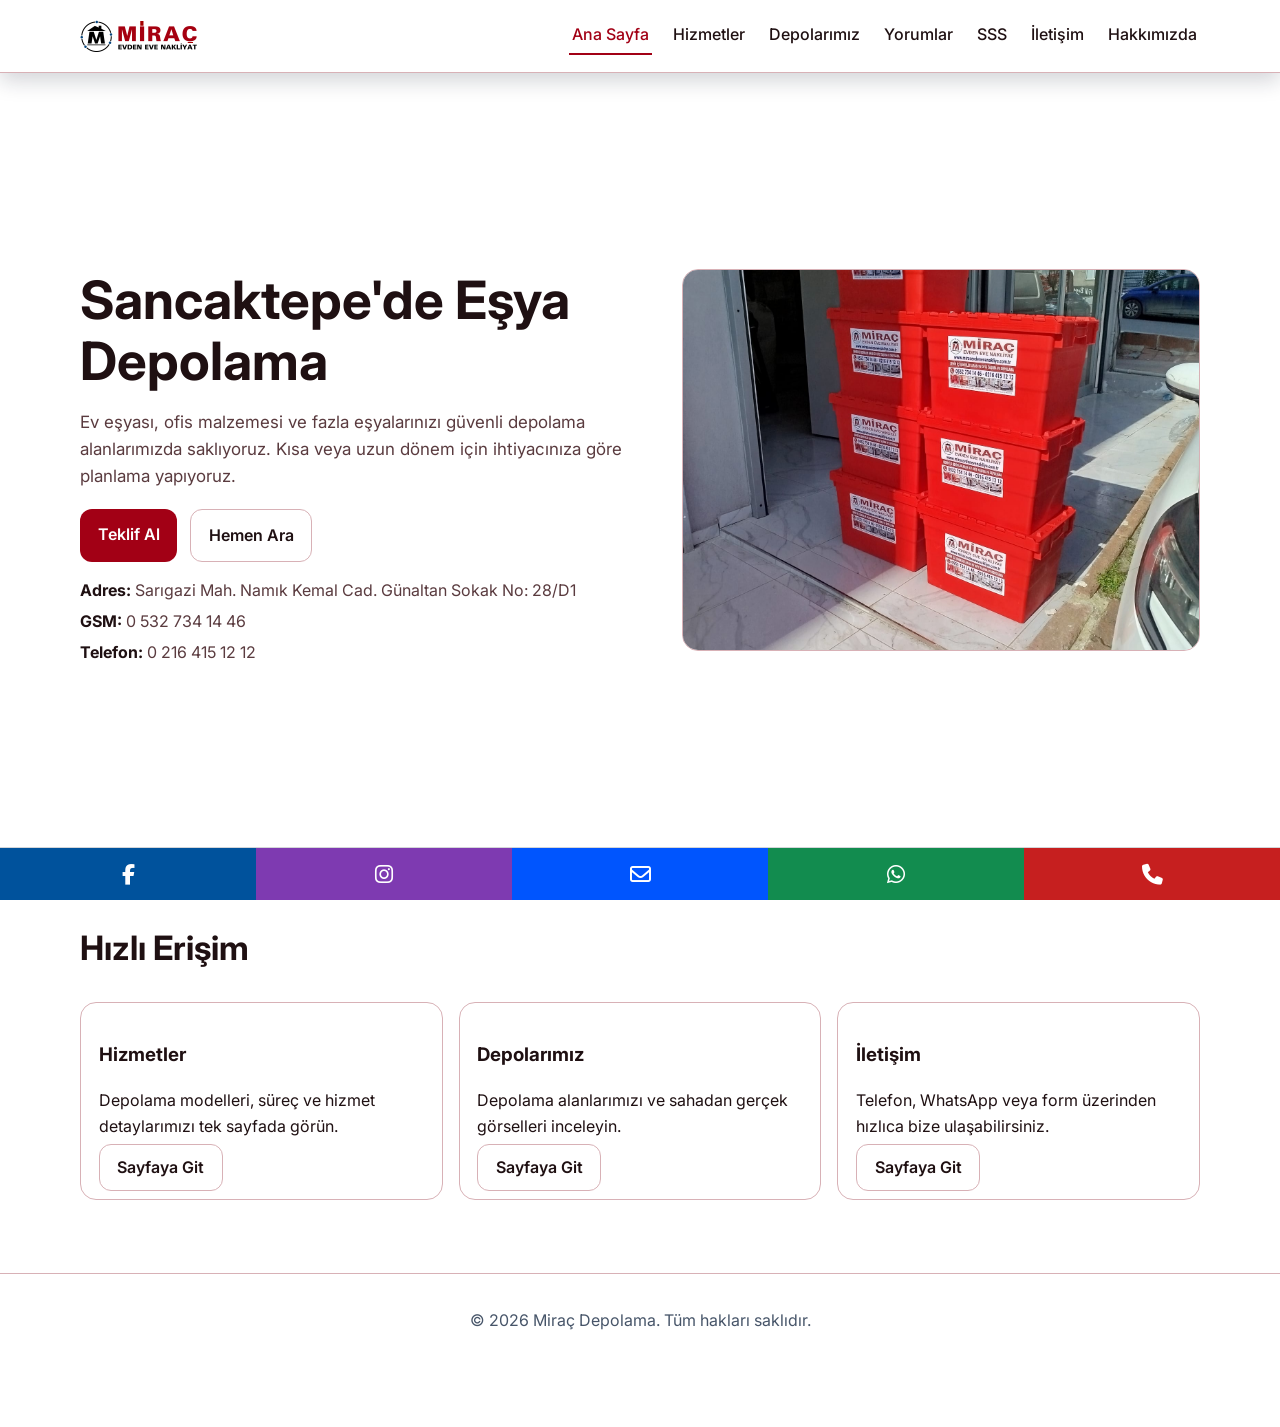
==== index.html @ 39dcd12b "Update logo image source in index.html" ====
<!DOCTYPE html>
<html lang="tr">
 <head>
  <meta charset="utf-8"/>
  <meta content="width=device-width, initial-scale=1.0" name="viewport"/>
  <title>
   Mira&ccedil; Depolama | Ana Sayfa
  </title>
  <meta content="Mira&ccedil; Depolama ile ev ve ofis e&scedil;yalar&inodot;n&inodot;z i&ccedil;in g&uuml;venli depolama &ccedil;&ouml;z&uuml;mleri." name="description"/>
  <link href="https://cdnjs.cloudflare.com/ajax/libs/font-awesome/6.5.2/css/all.min.css" rel="stylesheet"/>
  <link href="https://fonts.googleapis.com" rel="preconnect"/>
  <link crossorigin="" href="https://fonts.gstatic.com" rel="preconnect"/>
  <link href="https://fonts.googleapis.com/css2?family=Inter:wght@400;500;600;700;800&amp;display=swap" rel="stylesheet"/>
  <link href="styles.css" rel="stylesheet"/>
 </head>
 <body>
  <header class="topbar">
   <div class="container nav">
    <a class="logo" href="index.html">
     <img alt="Mira&ccedil; Depolama Logo" class="logo-image" src="assets/images/miracevdeneve_logo.png"/>
    </a>
    <button aria-label="Men&uuml;y&uuml; A&ccedil;/Kapat" class="menu-toggle" id="menuToggle">
     ☰
    </button>
    <nav class="menu" id="mainNav">
     <a class="active" href="index.html">
      Ana Sayfa
     </a>
     <a href="hizmetler.html">
      Hizmetler
     </a>
     <a href="depolarimiz.html">
      Depolar&inodot;m&inodot;z
     </a>
     <a href="yorumlar.html">
      Yorumlar
     </a>
     <a href="sss.html">
      SSS
     </a>
     <a href="iletisim.html">
      &Idot;leti&scedil;im
     </a>
     <a href="hakkimizda.html">
      Hakk&inodot;m&inodot;zda
     </a>
    </nav>
   </div>
  </header>
  <main>
   <section class="hero">
    <div class="container hero-layout">
     <div class="hero-content">
      <h1>
       Sancaktepe'de E&scedil;ya Depolama
      </h1>
      <p>
       Ev e&scedil;yas&inodot;, ofis malzemesi ve fazla e&scedil;yalar&inodot;n&inodot;z&inodot; g&uuml;venli depolama alanlar&inodot;m&inodot;zda
              sakl&inodot;yoruz. K&inodot;sa veya uzun d&ouml;nem i&ccedil;in ihtiyac&inodot;n&inodot;za g&ouml;re planlama yap&inodot;yoruz.
      </p>
      <div class="hero-actions">
       <a class="btn primary" href="iletisim.html">
        Teklif Al
       </a>
       <a class="btn secondary" href="tel:+905327341446">
        Hemen Ara
       </a>
      </div>
      <ul class="quick-contact">
       <li>
        <strong>
         Adres:
        </strong>
        Sar&inodot;gazi Mah. Nam&inodot;k Kemal Cad. G&uuml;naltan Sokak No: 28/D1
       </li>
       <li>
        <strong>
         GSM:
        </strong>
        0 532 734 14 46
       </li>
       <li>
        <strong>
         Telefon:
        </strong>
        0 216 415 12 12
       </li>
      </ul>
     </div>
     <div class="hero-visual">
      <img alt="Mira&ccedil; Depolama depolama alan&inodot;" src="assets/images/foto_1.jpeg"/>
     </div>
    </div>
   </section>
   <section class="section">
    <div class="container">
     <h2>
      H&inodot;zl&inodot; Eri&scedil;im
     </h2>
     <div class="cards">
      <article class="card">
       <h3>
        Hizmetler
       </h3>
       <p>
        Depolama modelleri, s&uuml;re&ccedil; ve hizmet detaylar&inodot;m&inodot;z&inodot; tek sayfada g&ouml;r&uuml;n.
       </p>
       <a class="btn secondary" href="hizmetler.html">
        Sayfaya Git
       </a>
      </article>
      <article class="card">
       <h3>
        Depolar&inodot;m&inodot;z
       </h3>
       <p>
        Depolama alanlar&inodot;m&inodot;z&inodot; ve sahadan ger&ccedil;ek g&ouml;rselleri inceleyin.
       </p>
       <a class="btn secondary" href="depolarimiz.html">
        Sayfaya Git
       </a>
      </article>
      <article class="card">
       <h3>
        &Idot;leti&scedil;im
       </h3>
       <p>
        Telefon, WhatsApp veya form &uuml;zerinden h&inodot;zl&inodot;ca bize ula&scedil;abilirsiniz.
       </p>
       <a class="btn secondary" href="iletisim.html">
        Sayfaya Git
       </a>
      </article>
     </div>
    </div>
   </section>
  </main>
  <section class="contact-bar">
   <div class="container contact-bar-inner">
    <a aria-label="Facebook" class="bar-facebook" href="https://www.facebook.com/miracevdenevenakliye" rel="noopener noreferrer" target="_blank">
     <i aria-hidden="true" class="fa-brands fa-facebook-f">
     </i>
    </a>
    <a aria-label="Instagram" class="bar-instagram" href="https://www.instagram.com/miracevdenevenakliye/" rel="noopener noreferrer" target="_blank">
     <i aria-hidden="true" class="fa-brands fa-instagram">
     </i>
    </a>
    <a aria-label="Mail" class="bar-mail" href="mailto:info@miracevdenevenakliye.com.tr">
     <i aria-hidden="true" class="fa-regular fa-envelope">
     </i>
    </a>
    <a aria-label="WhatsApp" class="bar-whatsapp" href="https://wa.me/905327341446?text=Merhaba%20Mira%C3%A7%20Depolama%2C%20bilgi%20almak%20istiyorum." rel="noopener noreferrer" target="_blank">
     <i aria-hidden="true" class="fa-brands fa-whatsapp">
     </i>
    </a>
    <a aria-label="Telefon" class="bar-phone" href="tel:+905327341446">
     <i aria-hidden="true" class="fa-solid fa-phone">
     </i>
    </a>
   </div>
  </section>
  <footer class="footer">
   <div class="container">
    <p>
     &copy;
     <span id="year">
     </span>
     Mira&ccedil; Depolama. T&uuml;m haklar&inodot; sakl&inodot;d&inodot;r.
    </p>
   </div>
  </footer>
  <script src="script.js">
  </script>
 </body>
</html>
---- styles.css ----
:root {
  --bg: #ffffff;
  --text: #1f1012;
  --muted: #5a3b3f;
  --white: #ffffff;
  --primary: #a20015;
  --primary-dark: #850011;
  --border: #d8b1b6;
}

* {
  box-sizing: border-box;
}

html {
  scroll-behavior: smooth;
}

body {
  margin: 0;
  font-family: "Inter", system-ui, -apple-system, Segoe UI, Roboto, Arial, sans-serif;
  background: var(--bg);
  color: var(--text);
  line-height: 1.6;
  padding-bottom: 60px;
}

.container {
  width: min(1120px, 92%);
  margin-inline: auto;
}

.topbar {
  position: sticky;
  top: 0;
  z-index: 1000;
  background: #ffffff;
  backdrop-filter: blur(8px);
  border-bottom: 1px solid var(--border);
  box-shadow: 0 8px 20px rgba(15, 23, 42, 0.18);
}

.nav {
  min-height: 72px;
  display: flex;
  justify-content: space-between;
  align-items: center;
  gap: 1rem;
}

.logo {
  display: flex;
  align-items: center;
  gap: 0;
  font-weight: 800;
  font-size: 1.05rem;
  text-decoration: none;
  color: var(--text);
}

.logo-image {
  width: auto;
  height: 52px;
  max-width: 150px;
  object-fit: contain;
  border-radius: 8px;
}

.menu {
  display: flex;
  gap: 1.1rem;
}

.menu a {
  text-decoration: none;
  color: var(--text);
  font-weight: 500;
  padding: 0.35rem 0.2rem;
  border-bottom: 2px solid transparent;
  transition: color 0.2s ease, border-color 0.2s ease;
}

.menu a:hover {
  color: var(--primary);
  border-bottom-color: var(--primary);
}

.menu a.active {
  color: var(--primary);
  border-bottom-color: var(--primary);
}

.menu-toggle {
  display: none;
  border: 1px solid var(--border);
  background: #ffffff;
  color: var(--text);
  border-radius: 10px;
  padding: 0.45rem 0.65rem;
  font-size: 1.1rem;
}

.hero {
  min-height: 86vh;
  display: flex;
  align-items: center;
  background: #ffffff;
}

.hero-layout {
  display: grid;
  grid-template-columns: 1.1fr 1fr;
  gap: 2rem;
  align-items: center;
}

.hero-content {
  text-align: left;
  max-width: 680px;
}

.badge {
  display: inline-block;
  border: 1px solid #d8b1b6;
  border-radius: 999px;
  padding: 0.4rem 0.85rem;
  font-size: 0.88rem;
  color: #7a0f18;
  background: #f5e6e8;
}

h1 {
  font-size: clamp(2rem, 5vw, 3.3rem);
  line-height: 1.15;
  margin: 1rem 0;
}

h2 {
  font-size: clamp(1.55rem, 3vw, 2.1rem);
  margin-top: 0;
}

.hero p {
  font-size: 1.06rem;
  color: var(--muted);
}

.hero-actions {
  margin-top: 1.2rem;
  display: flex;
  gap: 0.8rem;
  flex-wrap: wrap;
}

.quick-contact {
  margin: 1rem 0 0;
  padding: 0;
  list-style: none;
  display: grid;
  gap: 0.35rem;
  color: var(--muted);
}

.quick-contact strong {
  color: var(--text);
}

.hero-visual {
  border: 1px solid var(--border);
  border-radius: 16px;
  overflow: hidden;
  background: var(--white);
}

.hero-visual img {
  width: 100%;
  height: 100%;
  max-height: 380px;
  object-fit: cover;
  display: block;
}

.hero-stats {
  margin-top: 1.6rem;
  display: grid;
  grid-template-columns: repeat(3, minmax(0, 1fr));
  gap: 0.8rem;
}

.hero-stats article {
  background: var(--white);
  border: 1px solid var(--border);
  border-radius: 12px;
  padding: 0.8rem;
}

.hero-stats strong {
  display: block;
  font-size: 1.05rem;
}

.hero-stats span {
  color: var(--muted);
  font-size: 0.92rem;
}

.btn {
  border: 0;
  border-radius: 12px;
  padding: 0.78rem 1.1rem;
  text-decoration: none;
  font-weight: 600;
  cursor: pointer;
}

.btn.primary {
  background: var(--primary);
  color: white;
}

.btn.primary:hover {
  background: var(--primary-dark);
}

.btn.secondary {
  background: var(--white);
  color: var(--text);
  border: 1px solid var(--border);
}

.contact-action {
  display: inline-flex;
  align-items: center;
  gap: 0.5rem;
}

.contact-action i {
  font-size: 1rem;
}

.whatsapp-btn {
  background: #128c4f;
  color: #ffffff;
}

.whatsapp-btn:hover {
  background: #0e6f3f;
}

.instagram-btn {
  background: #7e3ab1;
  color: #ffffff;
  margin-top: 0.3rem;
}

.instagram-btn:hover {
  background: #6a2f96;
}

.facebook-btn {
  background: #00529c;
  color: #ffffff;
  margin-top: 0.3rem;
}

.facebook-btn:hover {
  background: #145dbf;
}

.mail-btn {
  background: #0055fe;
  color: #ffffff;
  margin-top: 0.3rem;
}

.mail-btn:hover {
  background: #0b5ed7;
}

.section {
  padding: 4.6rem 0;
}

.section.alt {
  background: #ffffff;
}

.section-intro {
  margin-top: -0.5rem;
  color: var(--muted);
}

.trust-strip {
  background: #a20015;
  color: #e2e8f0;
  padding: 1.1rem 0;
}

.trust-grid {
  display: grid;
  grid-template-columns: repeat(4, minmax(0, 1fr));
  gap: 0.8rem;
}

.trust-grid article {
  background: rgba(255, 255, 255, 0.04);
  border: 1px solid rgba(255, 255, 255, 0.12);
  border-radius: 12px;
  padding: 0.8rem;
  text-align: center;
}

.trust-grid strong {
  display: block;
  color: #ffd6dc;
}

.trust-grid span {
  font-size: 0.92rem;
}

.cards,
.gallery {
  display: grid;
  grid-template-columns: repeat(3, minmax(0, 1fr));
  gap: 1rem;
}

.card {
  background: var(--white);
  border: 1px solid var(--border);
  border-radius: 16px;
  padding: 1.1rem;
}

.type-cards {
  margin-top: 1rem;
  display: grid;
  grid-template-columns: repeat(2, minmax(0, 1fr));
  gap: 1rem;
}

.type-card {
  background: var(--white);
  border: 1px solid var(--border);
  border-radius: 18px;
  padding: 1rem;
}

.type-card img {
  width: 100%;
  height: 220px;
  object-fit: cover;
  border-radius: 12px;
  margin-bottom: 0.7rem;
}

.type-card ul {
  margin: 0.7rem 0 0;
  padding-left: 1.2rem;
  color: #334155;
  display: grid;
  gap: 0.35rem;
}

.featured-type {
  border-color: #b91c1c;
  box-shadow: 0 10px 22px rgba(15, 23, 42, 0.12);
}

.comparison {
  margin-top: 1.1rem;
  background: #ffffff;
  border: 1px solid var(--border);
  border-radius: 16px;
  padding: 1rem;
}

.comparison h3 {
  margin-top: 0;
}

.comparison table {
  width: 100%;
  border-collapse: collapse;
  background: var(--white);
  border-radius: 12px;
  overflow: hidden;
}

.comparison th,
.comparison td {
  border-bottom: 1px solid var(--border);
  padding: 0.7rem;
  text-align: left;
  font-size: 0.95rem;
}

.comparison th {
  background: #f7f7f7;
}

.card img {
  width: 100%;
  height: 190px;
  object-fit: cover;
  border-radius: 12px;
  margin-bottom: 0.7rem;
}

.features {
  margin: 0;
  padding-left: 1.2rem;
  display: grid;
  gap: 0.6rem;
}

.process-grid {
  display: grid;
  grid-template-columns: repeat(4, minmax(0, 1fr));
  gap: 1rem;
}

.process-item {
  background: var(--white);
  border: 1px solid var(--border);
  border-radius: 16px;
  padding: 1rem;
}

.process-item span {
  width: 34px;
  height: 34px;
  display: inline-grid;
  place-items: center;
  border-radius: 999px;
  background: #f2d6da;
  color: #7a0f18;
  font-weight: 700;
  margin-bottom: 0.4rem;
}

.gallery img {
  width: 100%;
  height: 210px;
  object-fit: cover;
  border-radius: 14px;
  border: 1px solid var(--border);
  cursor: zoom-in;
}

.faq {
  display: grid;
  gap: 0.8rem;
}

.reviews {
  display: grid;
  grid-template-columns: repeat(3, minmax(0, 1fr));
  gap: 1rem;
}

.review-card {
  background: var(--white);
  border: 1px solid var(--border);
  border-radius: 14px;
  padding: 1rem;
}

.review-card p {
  margin-top: 0;
}

.review-card strong {
  color: #8f0d17;
}

.faq details {
  background: var(--white);
  border: 1px solid var(--border);
  border-radius: 12px;
  padding: 0.8rem 1rem;
}

.faq summary {
  cursor: pointer;
  font-weight: 600;
}

.faq p {
  margin: 0.65rem 0 0;
  color: var(--muted);
}

.lightbox {
  position: fixed;
  inset: 0;
  background: rgba(37, 10, 14, 0.82);
  display: none;
  align-items: center;
  justify-content: center;
  padding: 1rem;
  z-index: 1200;
}

.lightbox.open {
  display: flex;
}

.lightbox img {
  max-width: min(1100px, 96vw);
  max-height: 88vh;
  border-radius: 12px;
  border: 1px solid #b91c1c;
}

.lightbox-close {
  position: absolute;
  top: 14px;
  right: 18px;
  border: 0;
  background: #a20015;
  color: #fff;
  width: 38px;
  height: 38px;
  border-radius: 999px;
  font-size: 1.35rem;
  cursor: pointer;
}

.contact-grid {
  display: grid;
  grid-template-columns: 1fr 1fr;
  gap: 1.2rem;
}

.form {
  display: grid;
  gap: 0.7rem;
  background: var(--white);
  border: 1px solid var(--border);
  border-radius: 16px;
  padding: 1rem;
}

.form label {
  font-size: 0.95rem;
  color: #334155;
  display: grid;
  gap: 0.35rem;
}

.verify-box {
  border: 1px dashed #c98d95;
  border-radius: 12px;
  padding: 0.75rem;
  background: #ffffff;
}

.recaptcha-box {
  display: flex;
  justify-content: flex-start;
}

.g-recaptcha {
  transform-origin: left top;
}

input,
select,
textarea {
  width: 100%;
  border: 1px solid #d8b1b6;
  border-radius: 10px;
  padding: 0.68rem;
  font: inherit;
}

input:focus,
select:focus,
textarea:focus {
  outline: 2px solid #e7c0c5;
  border-color: #b91c1c;
}

.feedback {
  min-height: 1.4rem;
  margin: 0;
  font-weight: 600;
}

.feedback.success {
  color: #8f0d17;
}

.feedback.error {
  color: #b91c1c;
}

.contact-bar {
  position: fixed;
  left: 0;
  right: 0;
  bottom: 0;
  z-index: 1200;
  border-top: 1px solid rgba(15, 23, 42, 0.18);
}

.contact-bar-inner {
  width: 100% !important;
  display: grid;
  grid-template-columns: repeat(5, minmax(0, 1fr));
  gap: 0;
  padding: 0;
}

.contact-bar-inner a {
  text-decoration: none;
  font-weight: 700;
  font-size: 1.2rem;
  line-height: 1;
  color: #ffffff;
  display: grid;
  place-items: center;
  min-height: 52px;
}

.contact-bar-inner a i {
  font-size: 1.3rem;
}

.contact-bar-inner .bar-facebook {
  background: #00529c;
}

.contact-bar-inner .bar-instagram {
  background: #7e3ab1;
}

.contact-bar-inner .bar-mail {
  background: #0055fe;
}

.contact-bar-inner .bar-whatsapp {
  background: #128c4f;
}

.contact-bar-inner .bar-phone {
  background: #c61f1f;
}

.footer {
  border-top: 1px solid var(--border);
  background: var(--white);
  padding: 1.1rem 0;
  text-align: center;
  color: #475569;
}

.cta-band {
  background: #a20015;
  color: #fff;
}

.cta-content {
  display: flex;
  align-items: center;
  justify-content: space-between;
  gap: 1rem;
}

.cta-content h2 {
  margin-bottom: 0.4rem;
}

.cta-content p {
  margin: 0;
  color: #f5c8cf;
}

.cta-actions {
  display: flex;
  gap: 0.6rem;
  flex-wrap: wrap;
}

@media (max-width: 900px) {
  .cards,
  .gallery,
  .trust-grid,
  .type-cards,
  .reviews,
  .hero-layout,
  .process-grid,
  .contact-grid {
    grid-template-columns: 1fr;
  }

  .hero-content {
    max-width: 100%;
  }

  .cta-content {
    flex-direction: column;
    align-items: flex-start;
  }

  .contact-bar-inner {
    grid-template-columns: repeat(5, minmax(0, 1fr));
  }
}

@media (max-width: 760px) {
  .menu-toggle {
    display: inline-block;
  }

  .menu {
    position: absolute;
    top: 72px;
    right: 4%;
    display: none;
    flex-direction: column;
    background: #ffffff;
    border: 1px solid var(--border);
    border-radius: 12px;
    padding: 0.5rem;
    min-width: 180px;
    box-shadow: 0 10px 24px rgba(15, 23, 42, 0.2);
  }

  .menu.open {
    display: flex;
  }
}
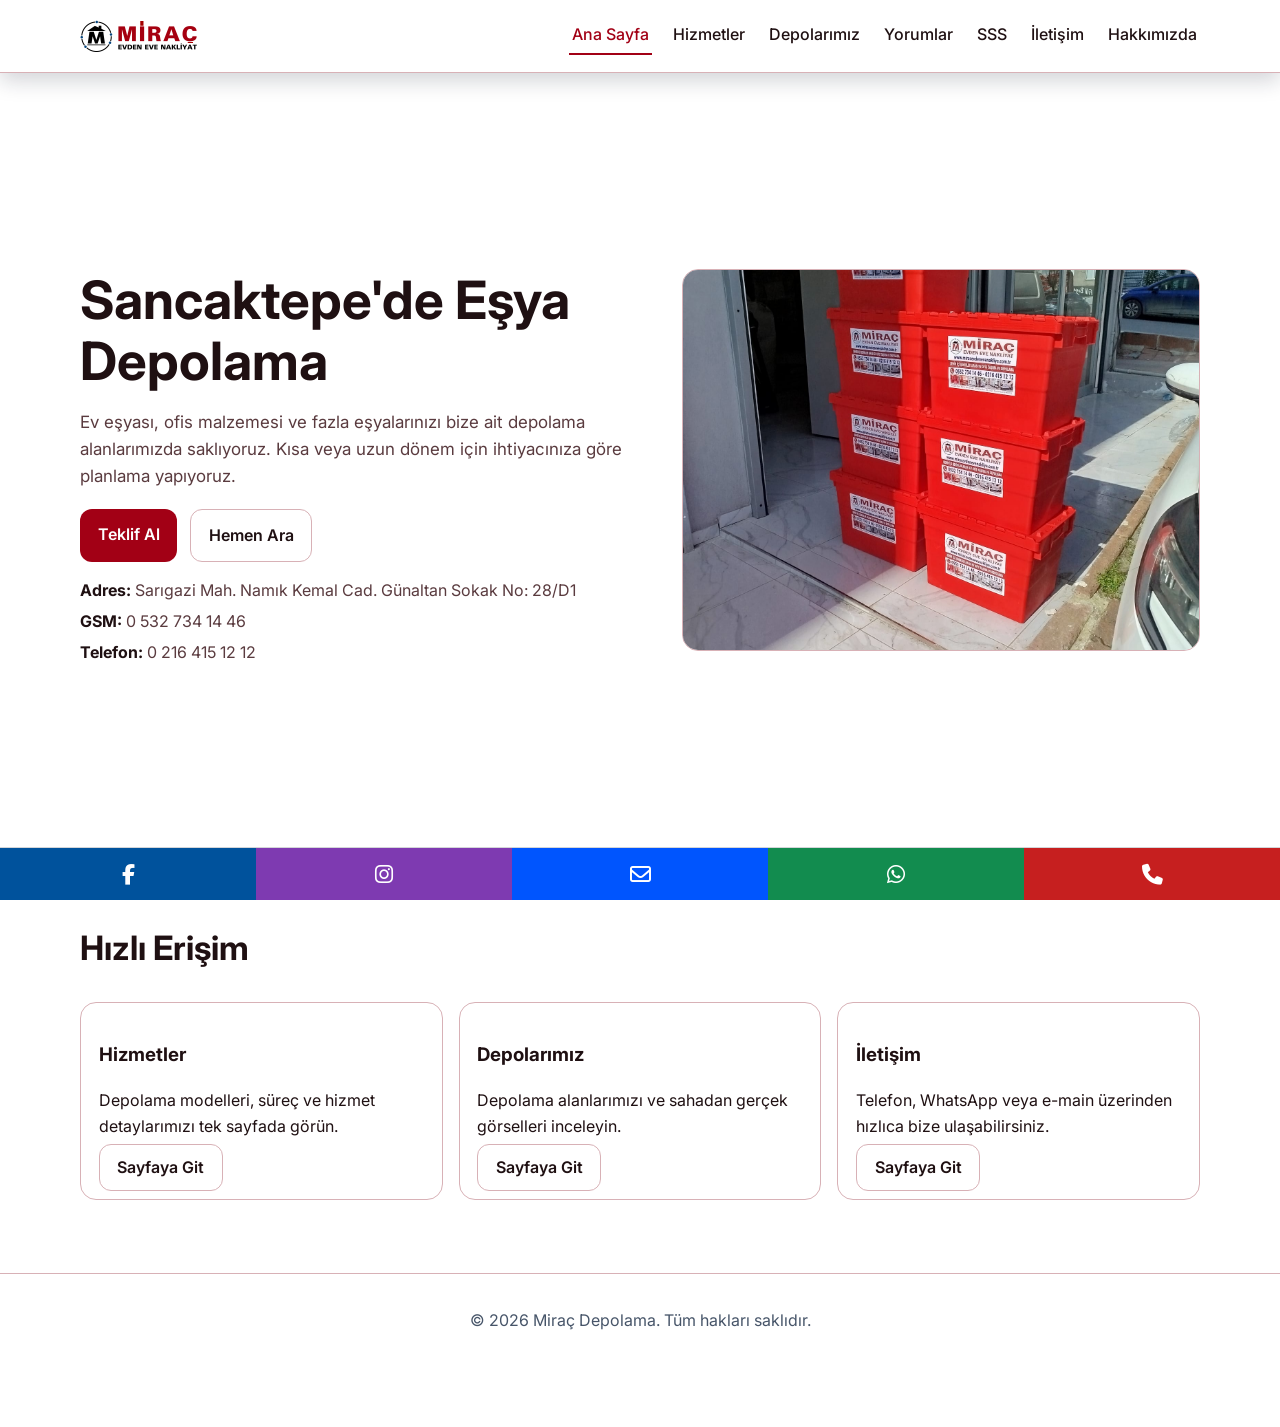
==== commit 8df162a1: "Update index.html" ====
--- a/index.html
+++ b/index.html
@@ -12,6 +12,7 @@
   <link crossorigin="" href="https://fonts.gstatic.com" rel="preconnect"/>
   <link href="https://fonts.googleapis.com/css2?family=Inter:wght@400;500;600;700;800&amp;display=swap" rel="stylesheet"/>
   <link href="styles.css" rel="stylesheet"/>
+  <link rel="icon" type="image/x-icon" href="assets/images/miracevdeneve_amblem.png">
  </head>
  <body>
   <header class="topbar">
@@ -55,7 +56,7 @@
        Sancaktepe'de E&scedil;ya Depolama
       </h1>
       <p>
-       Ev e&scedil;yas&inodot;, ofis malzemesi ve fazla e&scedil;yalar&inodot;n&inodot;z&inodot; g&uuml;venli depolama alanlar&inodot;m&inodot;zda
+       Ev e&scedil;yas&inodot;, ofis malzemesi ve fazla e&scedil;yalar&inodot;n&inodot;z&inodot; bize ait depolama alanlar&inodot;m&inodot;zda
               sakl&inodot;yoruz. K&inodot;sa veya uzun d&ouml;nem i&ccedil;in ihtiyac&inodot;n&inodot;za g&ouml;re planlama yap&inodot;yoruz.
       </p>
       <div class="hero-actions">
@@ -125,7 +126,7 @@
         &Idot;leti&scedil;im
        </h3>
        <p>
-        Telefon, WhatsApp veya form &uuml;zerinden h&inodot;zl&inodot;ca bize ula&scedil;abilirsiniz.
+        Telefon, WhatsApp veya e-main  &uuml;zerinden h&inodot;zl&inodot;ca bize ula&scedil;abilirsiniz.
        </p>
        <a class="btn secondary" href="iletisim.html">
         Sayfaya Git
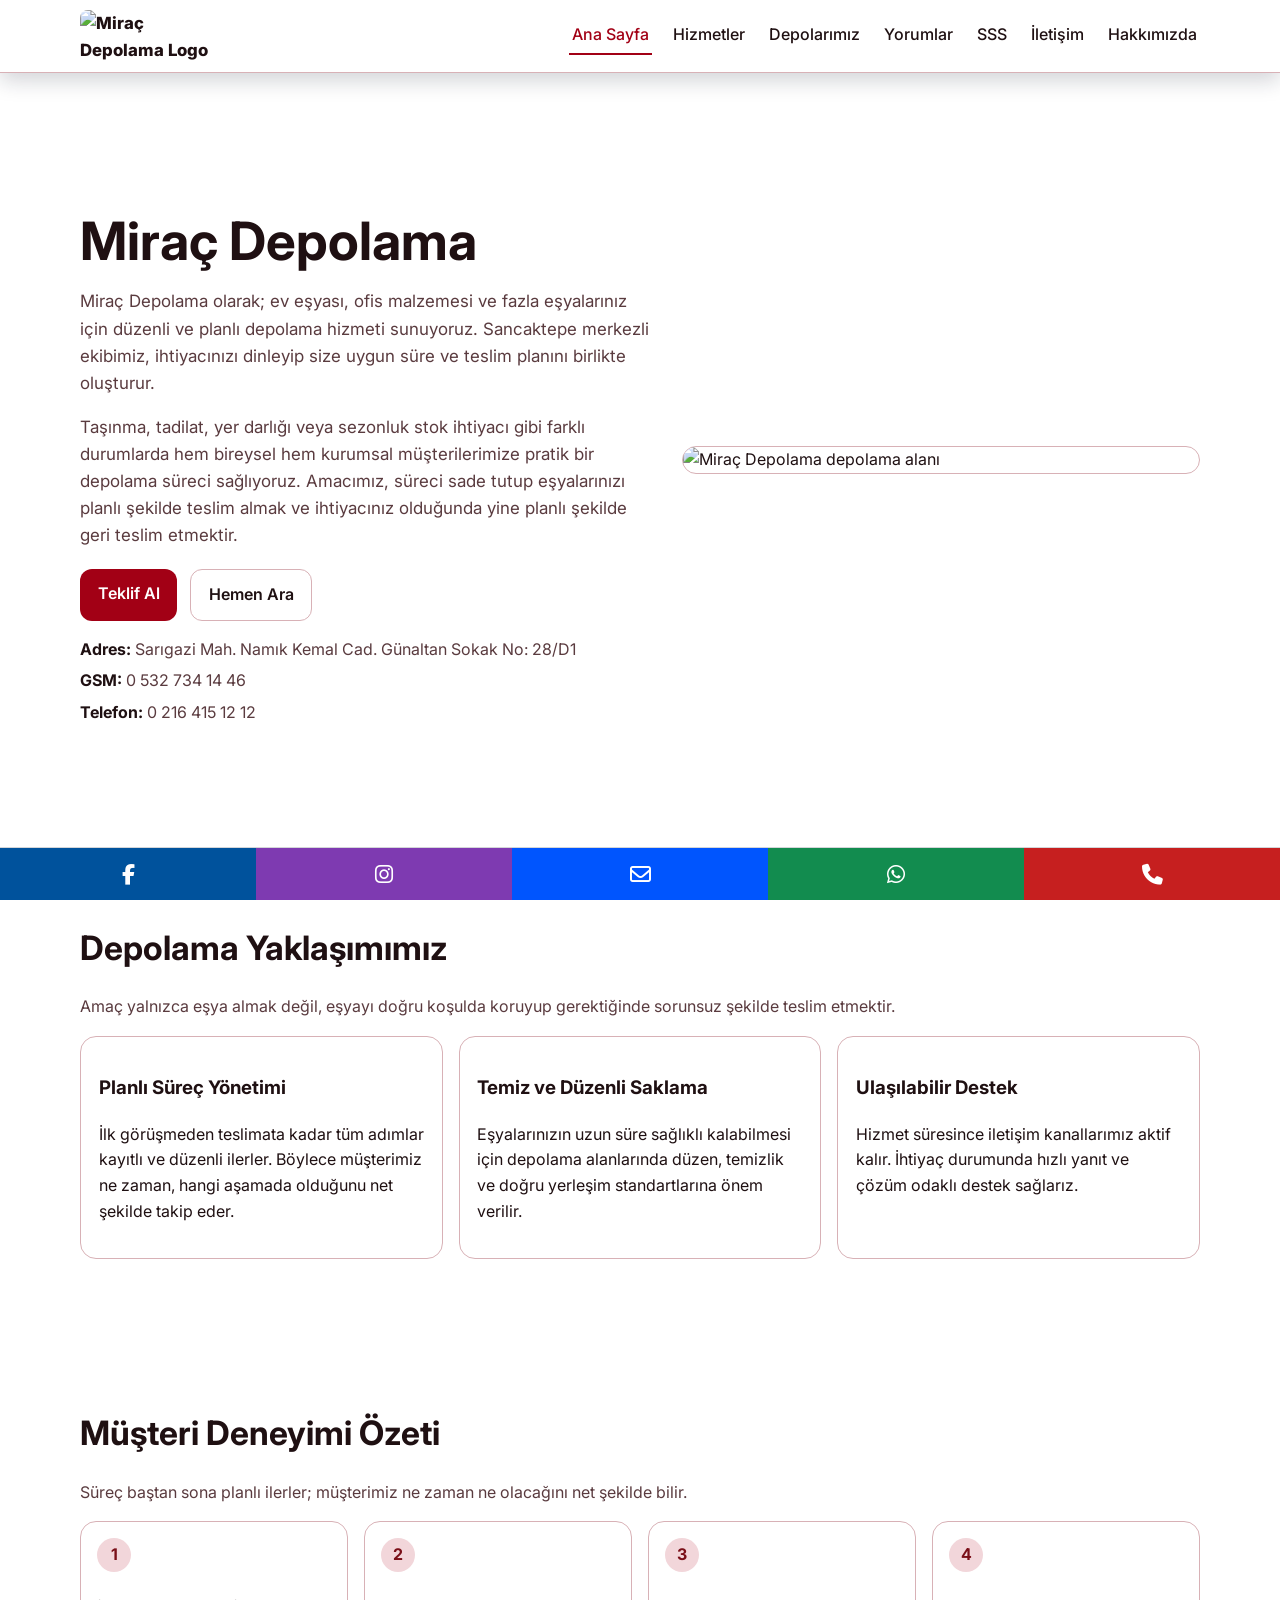
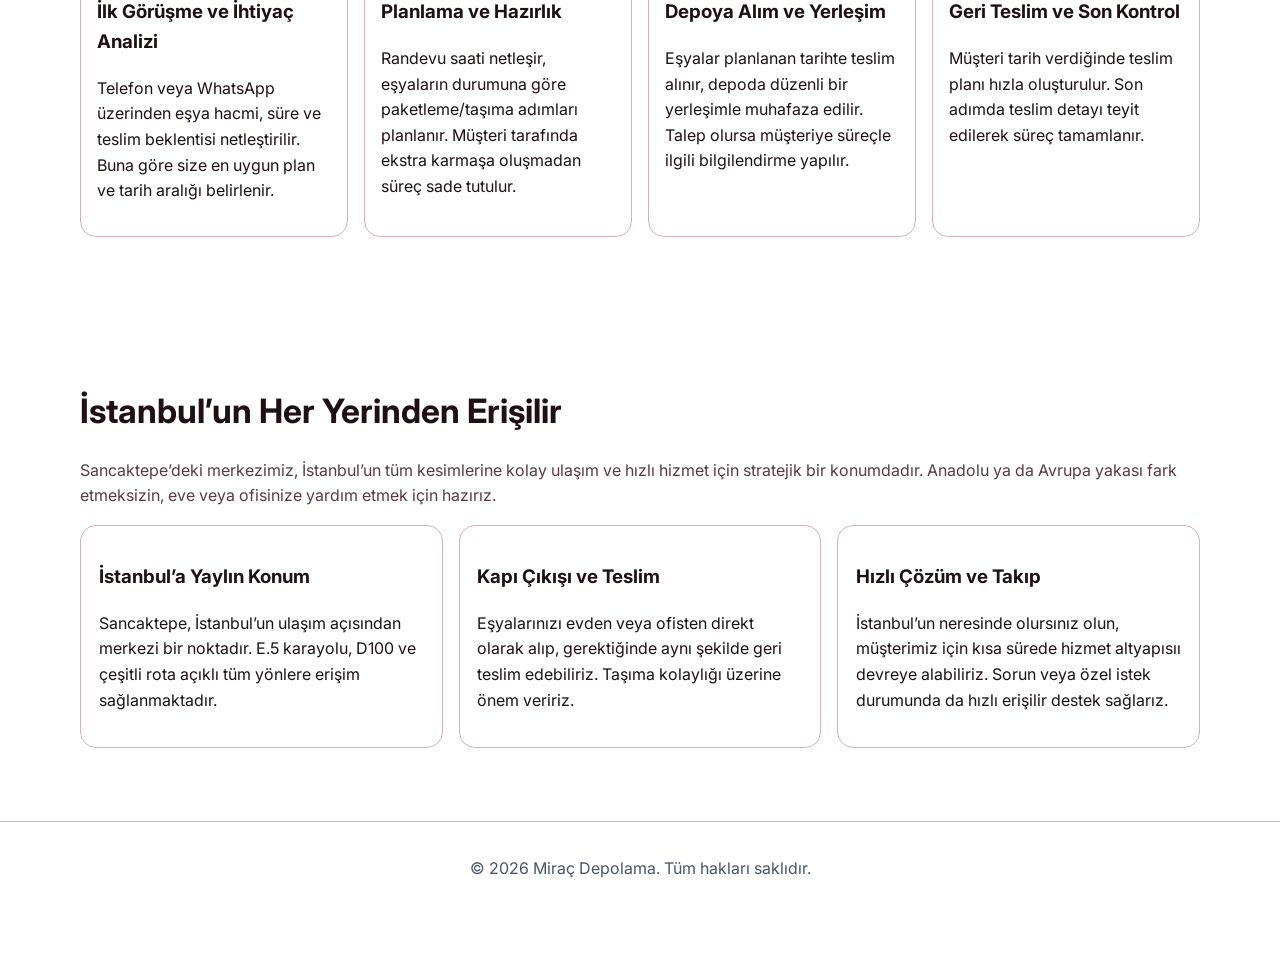
==== commit db968ae0: "Add files via upload" ====
--- a/index.html
+++ b/index.html
@@ -12,13 +12,12 @@
   <link crossorigin="" href="https://fonts.gstatic.com" rel="preconnect"/>
   <link href="https://fonts.googleapis.com/css2?family=Inter:wght@400;500;600;700;800&amp;display=swap" rel="stylesheet"/>
   <link href="styles.css" rel="stylesheet"/>
-  <link rel="icon" type="image/x-icon" href="assets/images/miracevdeneve_amblem.png">
  </head>
  <body>
   <header class="topbar">
    <div class="container nav">
     <a class="logo" href="index.html">
-     <img alt="Mira&ccedil; Depolama Logo" class="logo-image" src="assets/images/miracevdeneve_logo.png"/>
+     <img alt="Mira&ccedil; Depolama Logo" class="logo-image" src="logo.png"/>
     </a>
     <button aria-label="Men&uuml;y&uuml; A&ccedil;/Kapat" class="menu-toggle" id="menuToggle">
      ☰
@@ -53,11 +52,18 @@
     <div class="container hero-layout">
      <div class="hero-content">
       <h1>
-       Sancaktepe'de E&scedil;ya Depolama
+        Mira&ccedil; Depolama
       </h1>
       <p>
-       Ev e&scedil;yas&inodot;, ofis malzemesi ve fazla e&scedil;yalar&inodot;n&inodot;z&inodot; bize ait depolama alanlar&inodot;m&inodot;zda
-              sakl&inodot;yoruz. K&inodot;sa veya uzun d&ouml;nem i&ccedil;in ihtiyac&inodot;n&inodot;za g&ouml;re planlama yap&inodot;yoruz.
+        Mira&ccedil; Depolama olarak; ev e&scedil;yas&inodot;, ofis malzemesi ve fazla e&scedil;yalar&inodot;n&inodot;z i&ccedil;in
+        d&uuml;zenli ve planl&inodot; depolama hizmeti sunuyoruz. Sancaktepe merkezli ekibimiz, ihtiyac&inodot;n&inodot;z&inodot;
+        dinleyip size uygun s&uuml;re ve teslim plan&inodot;n&inodot; birlikte olu&scedil;turur.
+      </p>
+      <p>
+        Ta&scedil;&inodot;nma, tadilat, yer darl&inodot;&gbreve;&inodot; veya sezonluk stok ihtiyac&inodot; gibi farkl&inodot;
+        durumlarda hem bireysel hem kurumsal m&uuml;&scedil;terilerimize pratik bir depolama s&uuml;reci
+        sa&gbreve;l&inodot;yoruz. Amac&inodot;m&inodot;z, s&uuml;reci sade tutup e&scedil;yalar&inodot;n&inodot;z&inodot; planl&inodot; şekilde
+        teslim almak ve ihtiyac&inodot;n&inodot;z oldu&gbreve;unda yine planl&inodot; &scedil;ekilde geri teslim etmektir.
       </p>
       <div class="hero-actions">
        <a class="btn primary" href="iletisim.html">
@@ -89,48 +95,146 @@
       </ul>
      </div>
      <div class="hero-visual">
-      <img alt="Mira&ccedil; Depolama depolama alan&inodot;" src="assets/images/foto_1.jpeg"/>
+      <img alt="Mira&ccedil; Depolama depolama alan&inodot;" src="foto_1.jpeg"/>
      </div>
     </div>
    </section>
-   <section class="section">
+    <section class="section alt">
+     <div class="container">
+      <h2>
+      Depolama Yakla&scedil;&inodot;m&inodot;m&inodot;z
+      </h2>
+      <p class="section-intro">
+      Ama&ccedil; yaln&inodot;zca e&scedil;ya almak de&gbreve;il, e&scedil;yay&inodot; do&gbreve;ru ko&scedil;ulda koruyup gerekti&gbreve;inde sorunsuz
+      &scedil;ekilde teslim etmektir.
+      </p>
+      <div class="cards">
+      <article class="card">
+       <h3>
+        Planl&inodot; S&uuml;re&ccedil; Y&ouml;netimi
+       </h3>
+       <p>
+        &Idot;lk g&ouml;r&uuml;&scedil;meden teslimata kadar t&uuml;m ad&inodot;mlar kay&inodot;tl&inodot; ve d&uuml;zenli ilerler. B&ouml;ylece
+        m&uuml;&scedil;terimiz ne zaman, hangi a&scedil;amada oldu&gbreve;unu net &scedil;ekilde takip eder.
+       </p>
+      </article>
+      <article class="card">
+       <h3>
+        Temiz ve D&uuml;zenli Saklama
+       </h3>
+       <p>
+        E&scedil;yalar&inodot;n&inodot;z&inodot;n uzun s&uuml;re sa&gbreve;l&inodot;kl&inodot; kalabilmesi i&ccedil;in depolama alanlar&inodot;nda d&uuml;zen,
+        temizlik ve do&gbreve;ru yerle&scedil;im standartlar&inodot;na &ouml;nem verilir.
+       </p>
+      </article>
+      <article class="card">
+       <h3>
+        Ula&scedil;&inodot;labilir Destek
+       </h3>
+       <p>
+        Hizmet s&uuml;resince ileti&scedil;im kanallar&inodot;m&inodot;z aktif kal&inodot;r. &Idot;htiya&ccedil; durumunda h&inodot;zl&inodot; yan&inodot;t
+        ve &ccedil;&ouml;z&uuml;m odakl&inodot; destek sa&gbreve;lar&inodot;z.
+       </p>
+      </article>
+      </div>
+     </div>
+    </section>
+     <section class="section alt">
+      <div class="container">
+       <h2>
+        M&uuml;&scedil;teri Deneyimi &Ouml;zeti
+       </h2>
+       <p class="section-intro">
+        S&uuml;re&ccedil; ba&scedil;tan sona planl&inodot; ilerler; m&uuml;&scedil;terimiz ne zaman ne olaca&gbreve;&inodot;n&inodot; net &scedil;ekilde bilir.
+       </p>
+       <div class="process-grid">
+        <article class="process-item">
+         <span>
+          1
+         </span>
+         <h3>
+          &Idot;lk G&ouml;r&uuml;&scedil;me ve &Idot;htiya&ccedil; Analizi
+         </h3>
+         <p>
+          Telefon veya WhatsApp &uuml;zerinden e&scedil;ya hacmi, s&uuml;re ve teslim beklentisi netle&scedil;tirilir.
+          Buna g&ouml;re size en uygun plan ve tarih aral&inodot;&gbreve;&inodot; belirlenir.
+         </p>
+        </article>
+        <article class="process-item">
+         <span>
+          2
+         </span>
+         <h3>
+          Planlama ve Haz&inodot;rl&inodot;k
+         </h3>
+         <p>
+          Randevu saati netle&scedil;ir, e&scedil;yalar&inodot;n durumuna g&ouml;re paketleme/ta&scedil;&inodot;ma ad&inodot;mlar&inodot;
+          planlan&inodot;r. M&uuml;&scedil;teri taraf&inodot;nda ekstra karma&scedil;a olu&scedil;madan s&uuml;re&ccedil; sade tutulur.
+         </p>
+        </article>
+        <article class="process-item">
+         <span>
+          3
+         </span>
+         <h3>
+          Depoya Al&inodot;m ve Yerle&scedil;im
+         </h3>
+         <p>
+          E&scedil;yalar planlanan tarihte teslim al&inodot;n&inodot;r, depoda d&uuml;zenli bir yerle&scedil;imle muhafaza edilir.
+          Talep olursa m&uuml;&scedil;teriye s&uuml;re&ccedil;le ilgili bilgilendirme yap&inodot;l&inodot;r.
+         </p>
+        </article>
+        <article class="process-item">
+         <span>
+          4
+         </span>
+         <h3>
+          Geri Teslim ve Son Kontrol
+         </h3>
+         <p>
+          M&uuml;&scedil;teri tarih verdi&gbreve;inde teslim plan&inodot; h&inodot;zla olu&scedil;turulur.
+          Son ad&inodot;mda teslim detay&inodot; teyit edilerek s&uuml;re&ccedil; tamamlan&inodot;r.
+         </p>
+        </article>
+       </div>
+      </div>
+     </section>
+   <section class="section alt">
     <div class="container">
      <h2>
-      H&inodot;zl&inodot; Eri&scedil;im
+      &Idot;stanbul&rsquo;un Her Yerinden Eri&scedil;ilir
      </h2>
+     <p class="section-intro">
+      Sancaktepe&rsquo;deki merkezimiz, &Idot;stanbul&rsquo;un t&uuml;m kesimlerine kolay ula&scedil;&inodot;m ve h&inodot;zl&inodot; hizmet i&ccedil;in
+      stratejik bir konumdad&inodot;r. Anadolu ya da Avrupa yakas&inodot; fark etmeksizin, eve veya ofisinize yard&inodot;m etmek i&ccedil;in haz&inodot;r&inodot;z.
+     </p>
      <div class="cards">
       <article class="card">
        <h3>
-        Hizmetler
-       </h3>
-       <p>
-        Depolama modelleri, s&uuml;re&ccedil; ve hizmet detaylar&inodot;m&inodot;z&inodot; tek sayfada g&ouml;r&uuml;n.
-       </p>
-       <a class="btn secondary" href="hizmetler.html">
-        Sayfaya Git
-       </a>
-      </article>
-      <article class="card">
-       <h3>
-        Depolar&inodot;m&inodot;z
-       </h3>
-       <p>
-        Depolama alanlar&inodot;m&inodot;z&inodot; ve sahadan ger&ccedil;ek g&ouml;rselleri inceleyin.
-       </p>
-       <a class="btn secondary" href="depolarimiz.html">
-        Sayfaya Git
-       </a>
-      </article>
-      <article class="card">
-       <h3>
-        &Idot;leti&scedil;im
-       </h3>
-       <p>
-        Telefon, WhatsApp veya e-main  &uuml;zerinden h&inodot;zl&inodot;ca bize ula&scedil;abilirsiniz.
-       </p>
-       <a class="btn secondary" href="iletisim.html">
-        Sayfaya Git
-       </a>
+        &Idot;stanbul&rsquo;a Yayl&inodot;n Konum
+       </h3>
+       <p>
+        Sancaktepe, &Idot;stanbul&rsquo;un ula&scedil;&inodot;m a&ccedil;&inodot;s&inodot;ndan merkezi bir noktad&inodot;r. E.5 karayolu, D100 ve &ccedil;e&scedil;itli rota a&ccedil;&inodot;kl&inodot;
+        t&uuml;m yönlere erişim sa&gbreve;lanmaktad&inodot;r.
+       </p>
+      </article>
+      <article class="card">
+       <h3>
+        Kap&inodot; &Ccedil;&inodot;k&inodot;&scedil;&inodot; ve Teslim
+       </h3>
+       <p>
+        E&scedil;yalar&inodot;n&inodot;z&inodot; evden veya ofisten direkt olarak al&inodot;p, gerekti&gbreve;inde ayn&inodot; &scedil;ekilde geri teslim
+        edebiliriz. Taş&inodot;ma kolayl&inodot;&gbreve;&inodot; &uuml;zerine &ouml;nem veririz.
+       </p>
+      </article>
+      <article class="card">
+       <h3>
+        H&inodot;zl&inodot; &Ccedil;&ouml;z&uuml;m ve Tak&inodot;p
+       </h3>
+       <p>
+        &Idot;stanbul&rsquo;un neresinde olurs&inodot;nız olun, m&uuml;&scedil;terimiz i&ccedil;in k&inodot;sa s&uuml;rede hizmet altyap&inodot;s&inodot;&inodot;
+        devreye alabiliriz. Sorun veya &ouml;zel istek durumunda da h&inodot;zl&inodot; eri&scedil;ilir destek sa&gbreve;lar&inodot;z.
+       </p>
       </article>
      </div>
     </div>
@@ -138,7 +242,7 @@
   </main>
   <section class="contact-bar">
    <div class="container contact-bar-inner">
-    <a aria-label="Facebook" class="bar-facebook" href="https://www.facebook.com/miracevdenevenakliye" rel="noopener noreferrer" target="_blank">
+    <a aria-label="Facebook" class="bar-facebook" href="https://www.facebook.com/share/1Hf4mJ1vze/" rel="noopener noreferrer" target="_blank">
      <i aria-hidden="true" class="fa-brands fa-facebook-f">
      </i>
     </a>
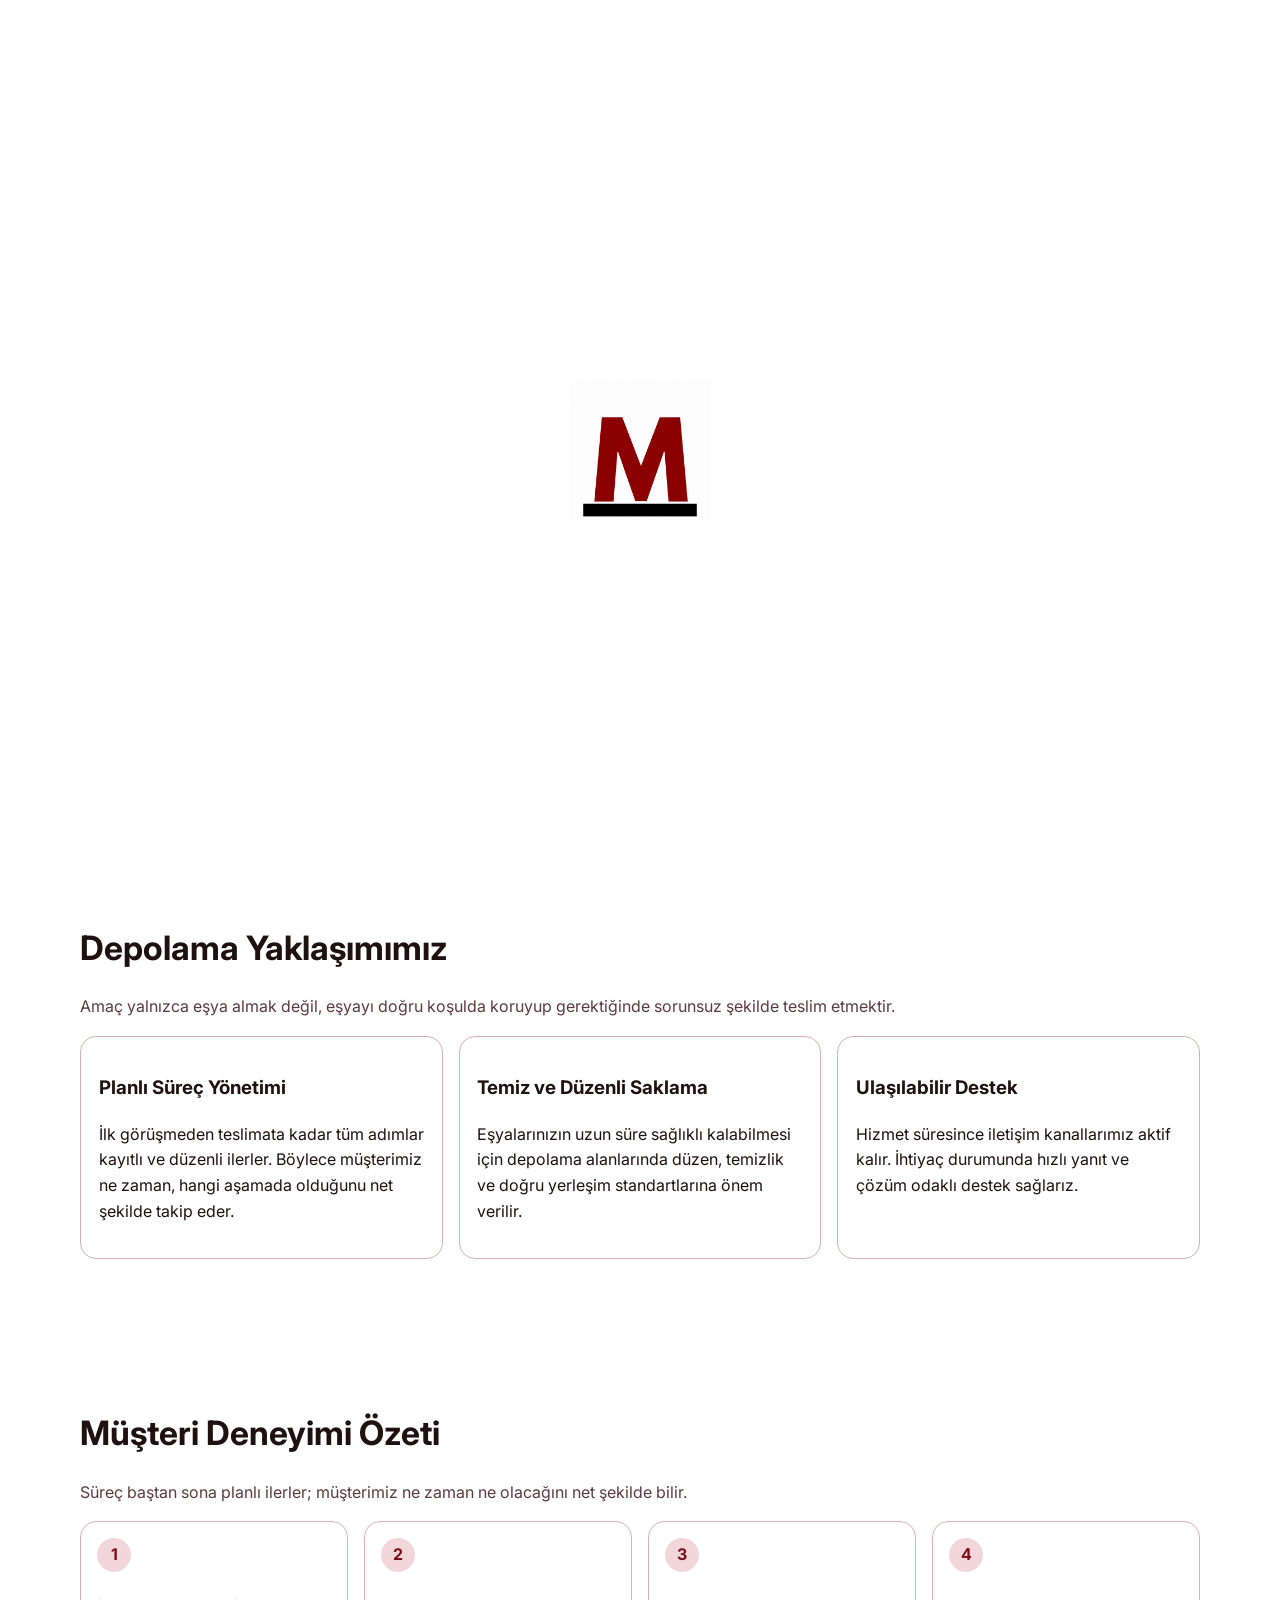
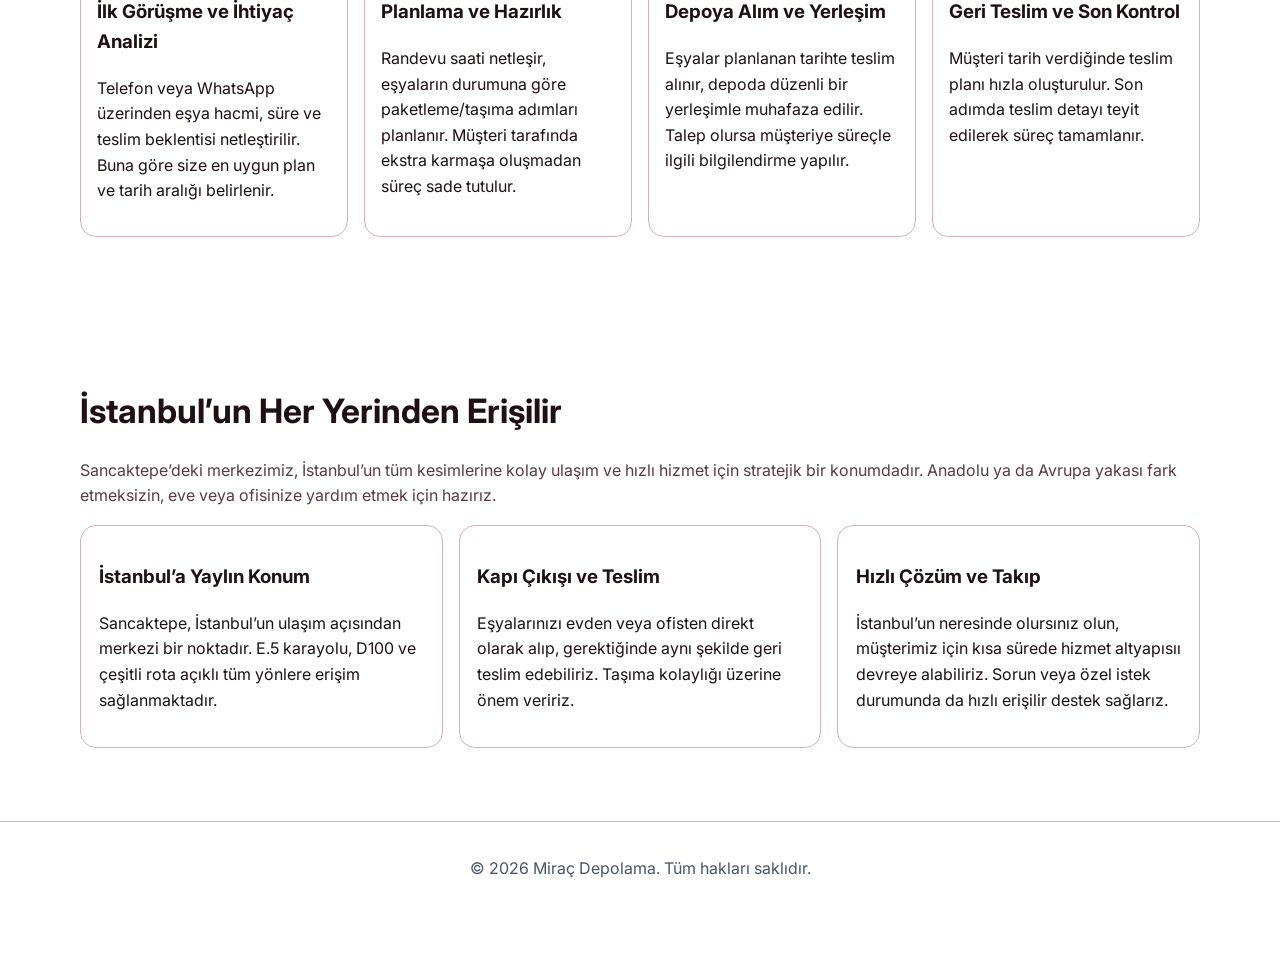
==== commit 8180c2ae: "Add files via upload" ====
--- a/index.html
+++ b/index.html
@@ -3,6 +3,7 @@
  <head>
   <meta charset="utf-8"/>
   <meta content="width=device-width, initial-scale=1.0" name="viewport"/>
+  <link href="assets/images/amblem.png" rel="icon" type="image/png"/>
   <title>
    Mira&ccedil; Depolama | Ana Sayfa
   </title>
@@ -17,7 +18,7 @@
   <header class="topbar">
    <div class="container nav">
     <a class="logo" href="index.html">
-     <img alt="Mira&ccedil; Depolama Logo" class="logo-image" src="logo.png"/>
+     <img alt="Miraç Depolama Logo" class="logo-image" src="assets/images/logo.png"/>
     </a>
     <button aria-label="Men&uuml;y&uuml; A&ccedil;/Kapat" class="menu-toggle" id="menuToggle">
      ☰
@@ -95,7 +96,7 @@
       </ul>
      </div>
      <div class="hero-visual">
-      <img alt="Mira&ccedil; Depolama depolama alan&inodot;" src="foto_1.jpeg"/>
+      <img alt="Mira&ccedil; Depolama depolama alan&inodot;" src="assets/images/foto_1.jpeg"/>
      </div>
     </div>
    </section>
--- a/styles.css
+++ b/styles.css
@@ -23,6 +23,29 @@
   color: var(--text);
   line-height: 1.6;
   padding-bottom: 60px;
+}
+
+#pageLoader {
+  position: fixed;
+  inset: 0;
+  z-index: 9999;
+  display: grid;
+  place-items: center;
+  background: #ffffff;
+  opacity: 1;
+  visibility: visible;
+  transition: opacity 0.3s ease, visibility 0.3s ease;
+}
+
+#pageLoader.hidden {
+  opacity: 0;
+  visibility: hidden;
+}
+
+.page-loader-gif {
+  width: min(140px, 28vw);
+  height: auto;
+  display: block;
 }
 
 .container {
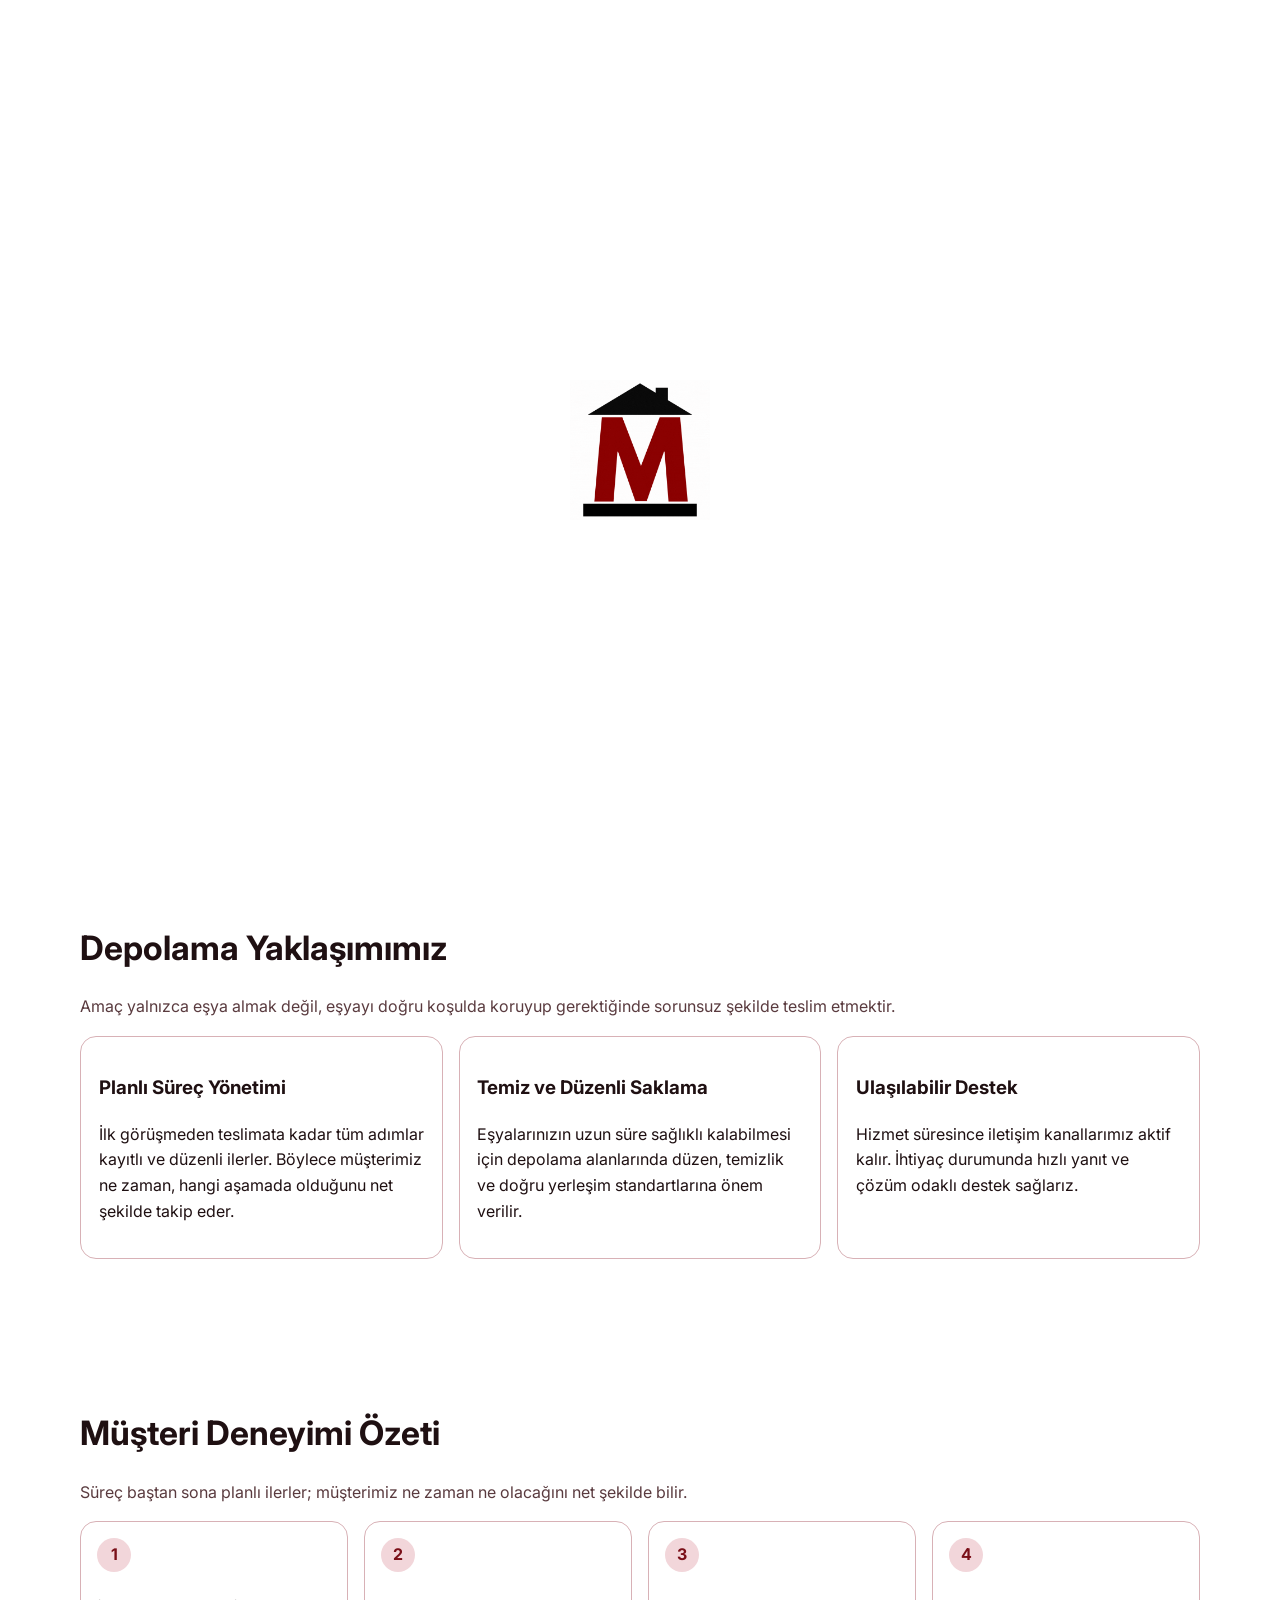
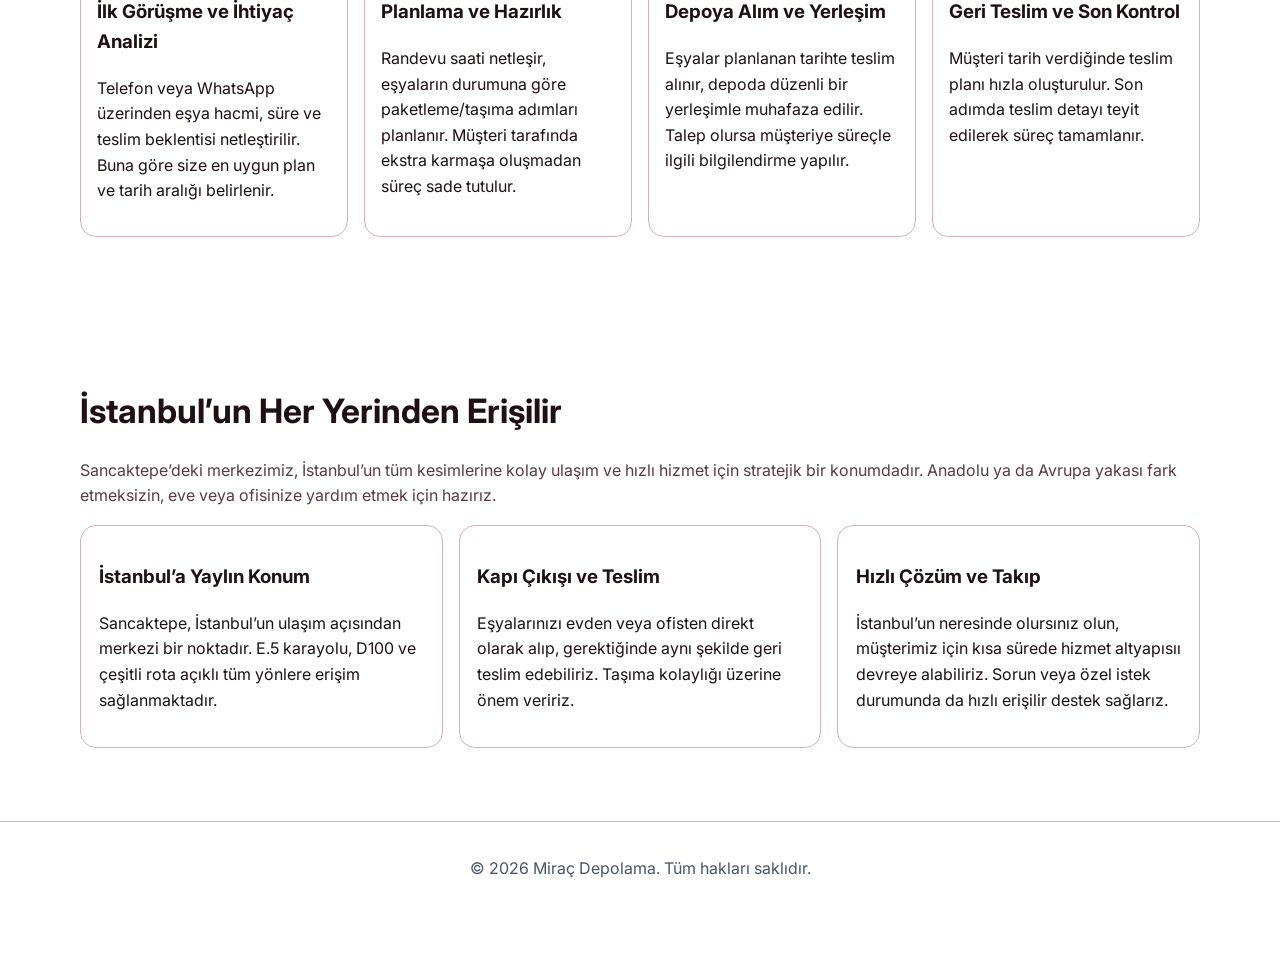
==== commit 4bb04a3e: "Update index.html" ====
--- a/index.html
+++ b/index.html
@@ -3,7 +3,7 @@
  <head>
   <meta charset="utf-8"/>
   <meta content="width=device-width, initial-scale=1.0" name="viewport"/>
-  <link href="assets/images/amblem.png" rel="icon" type="image/png"/>
+  <link href="assets/images/miracevdeneve_amblem.png" rel="icon" type="image/png"/>
   <title>
    Mira&ccedil; Depolama | Ana Sayfa
   </title>
@@ -18,7 +18,7 @@
   <header class="topbar">
    <div class="container nav">
     <a class="logo" href="index.html">
-     <img alt="Miraç Depolama Logo" class="logo-image" src="assets/images/logo.png"/>
+     <img alt="Miraç Depolama Logo" class="logo-image" src="assets/images/miracevdeneve_logo.png"/>
     </a>
     <button aria-label="Men&uuml;y&uuml; A&ccedil;/Kapat" class="menu-toggle" id="menuToggle">
      ☰
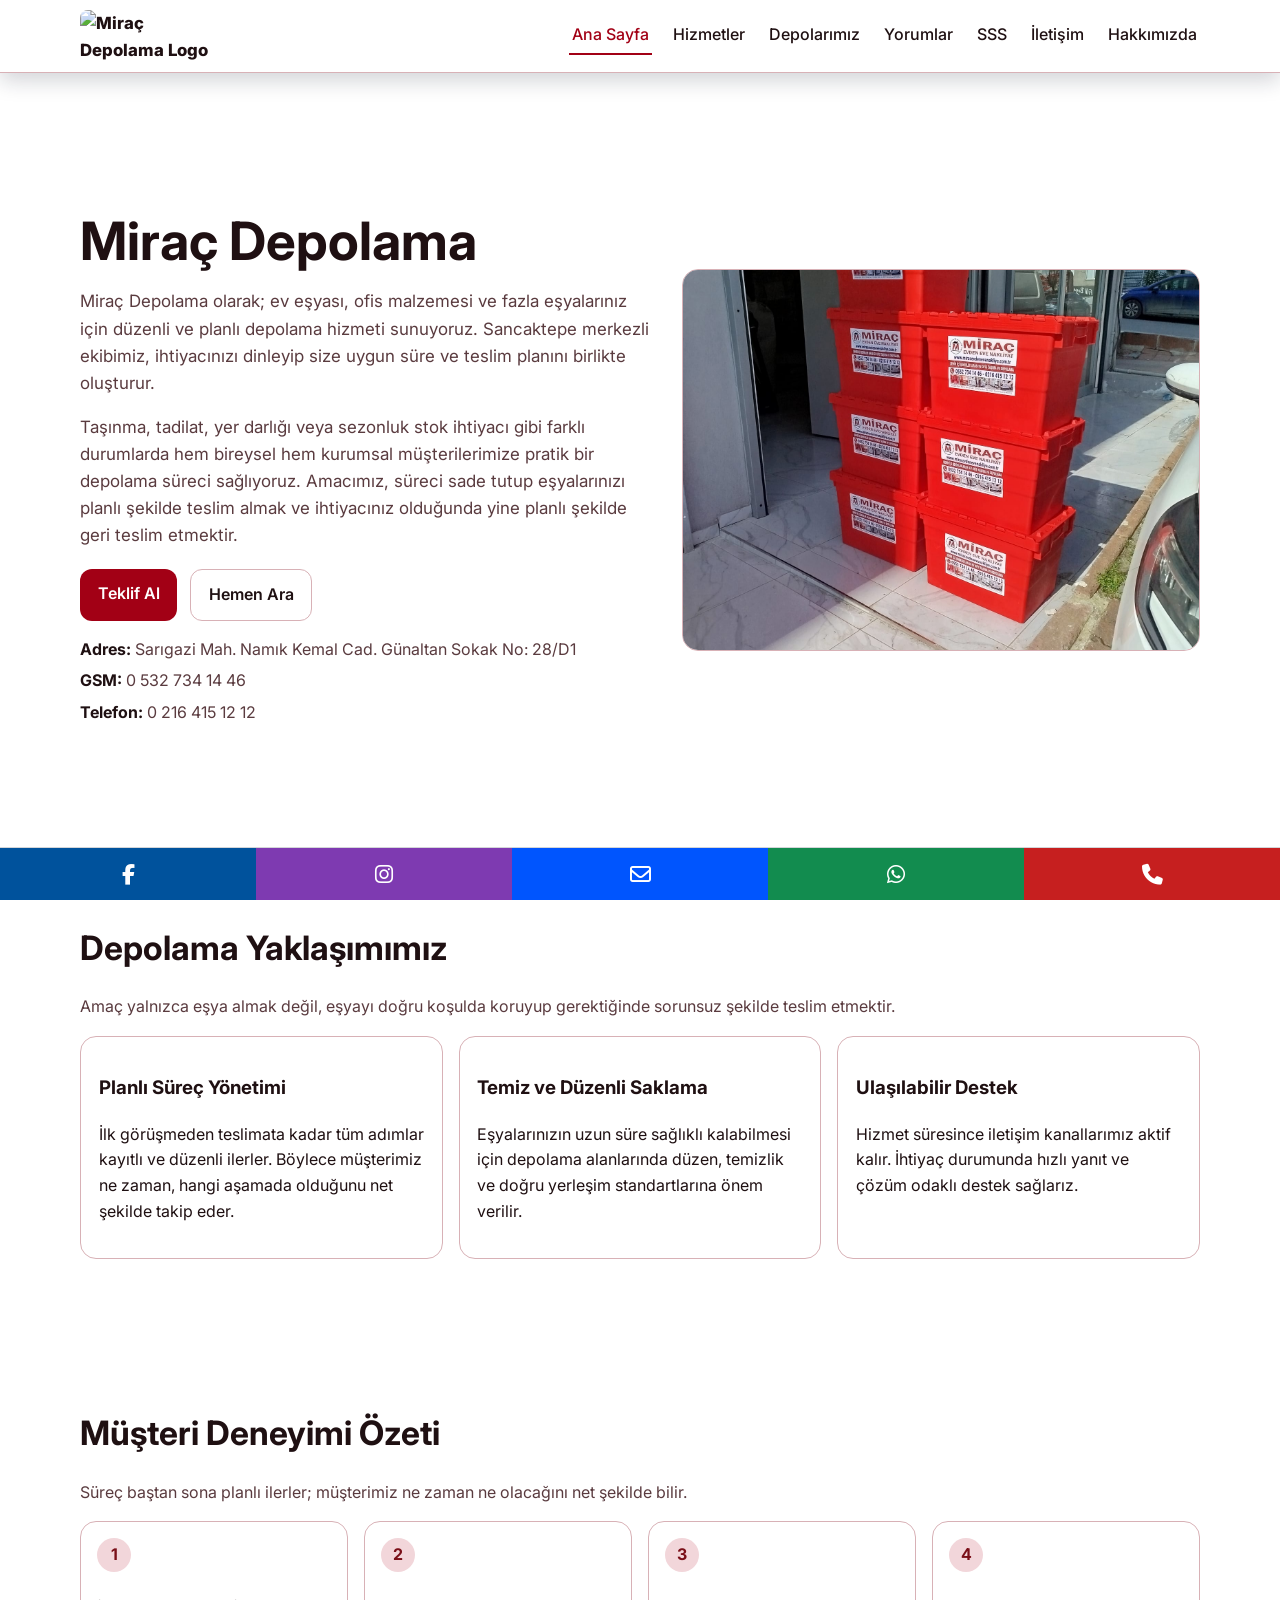
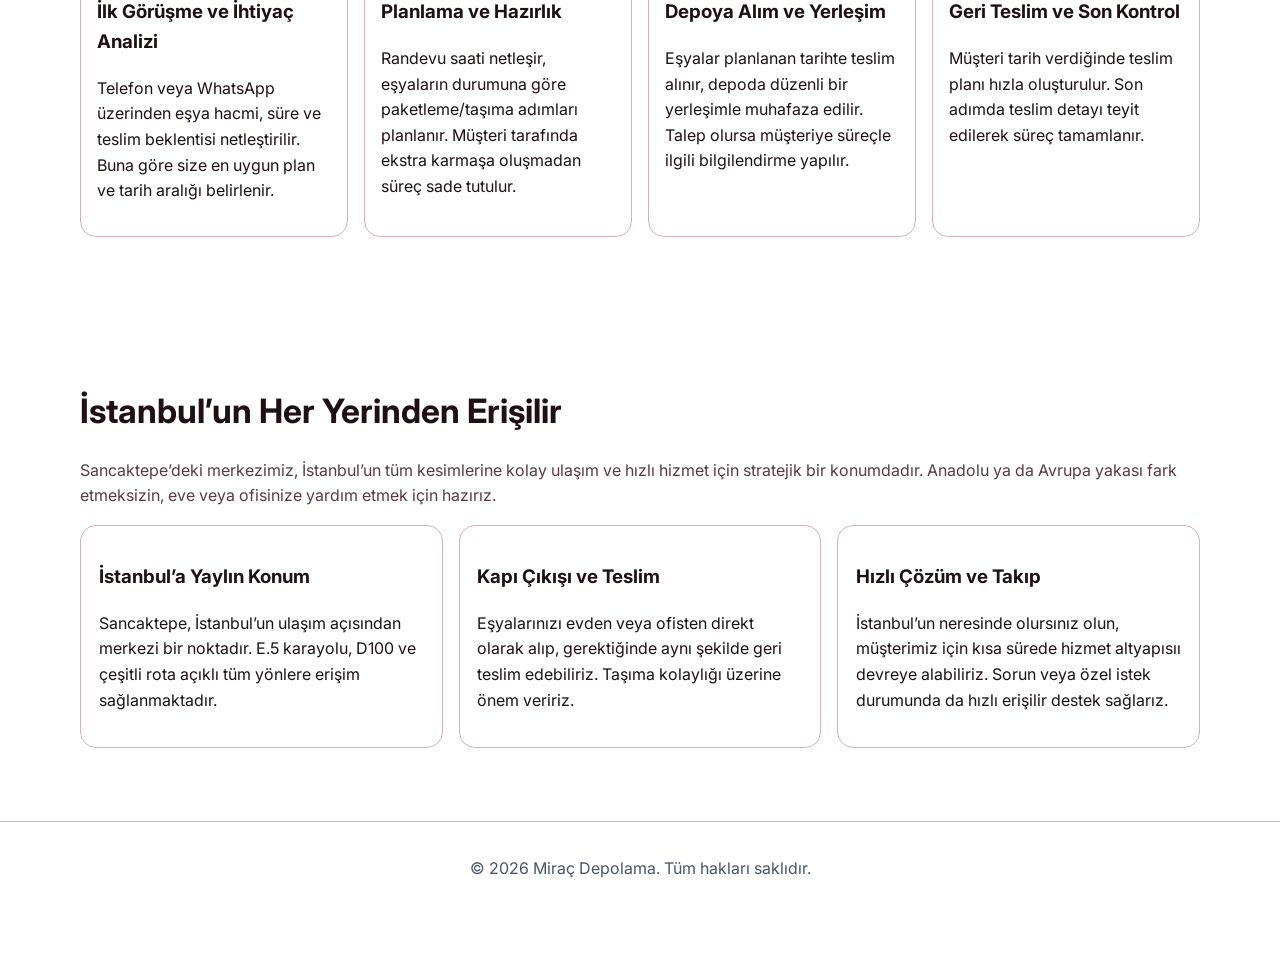
==== commit 3eb1fc62: "Add files via upload" ====
--- a/index.html
+++ b/index.html
@@ -3,7 +3,7 @@
  <head>
   <meta charset="utf-8"/>
   <meta content="width=device-width, initial-scale=1.0" name="viewport"/>
-  <link href="assets/images/miracevdeneve_amblem.png" rel="icon" type="image/png"/>
+  <link href="assets/images/amblem.png" rel="icon" type="image/png"/>
   <title>
    Mira&ccedil; Depolama | Ana Sayfa
   </title>
@@ -18,7 +18,7 @@
   <header class="topbar">
    <div class="container nav">
     <a class="logo" href="index.html">
-     <img alt="Miraç Depolama Logo" class="logo-image" src="assets/images/miracevdeneve_logo.png"/>
+     <img alt="Miraç Depolama Logo" class="logo-image" src="assets/images/logo.png"/>
     </a>
     <button aria-label="Men&uuml;y&uuml; A&ccedil;/Kapat" class="menu-toggle" id="menuToggle">
      ☰
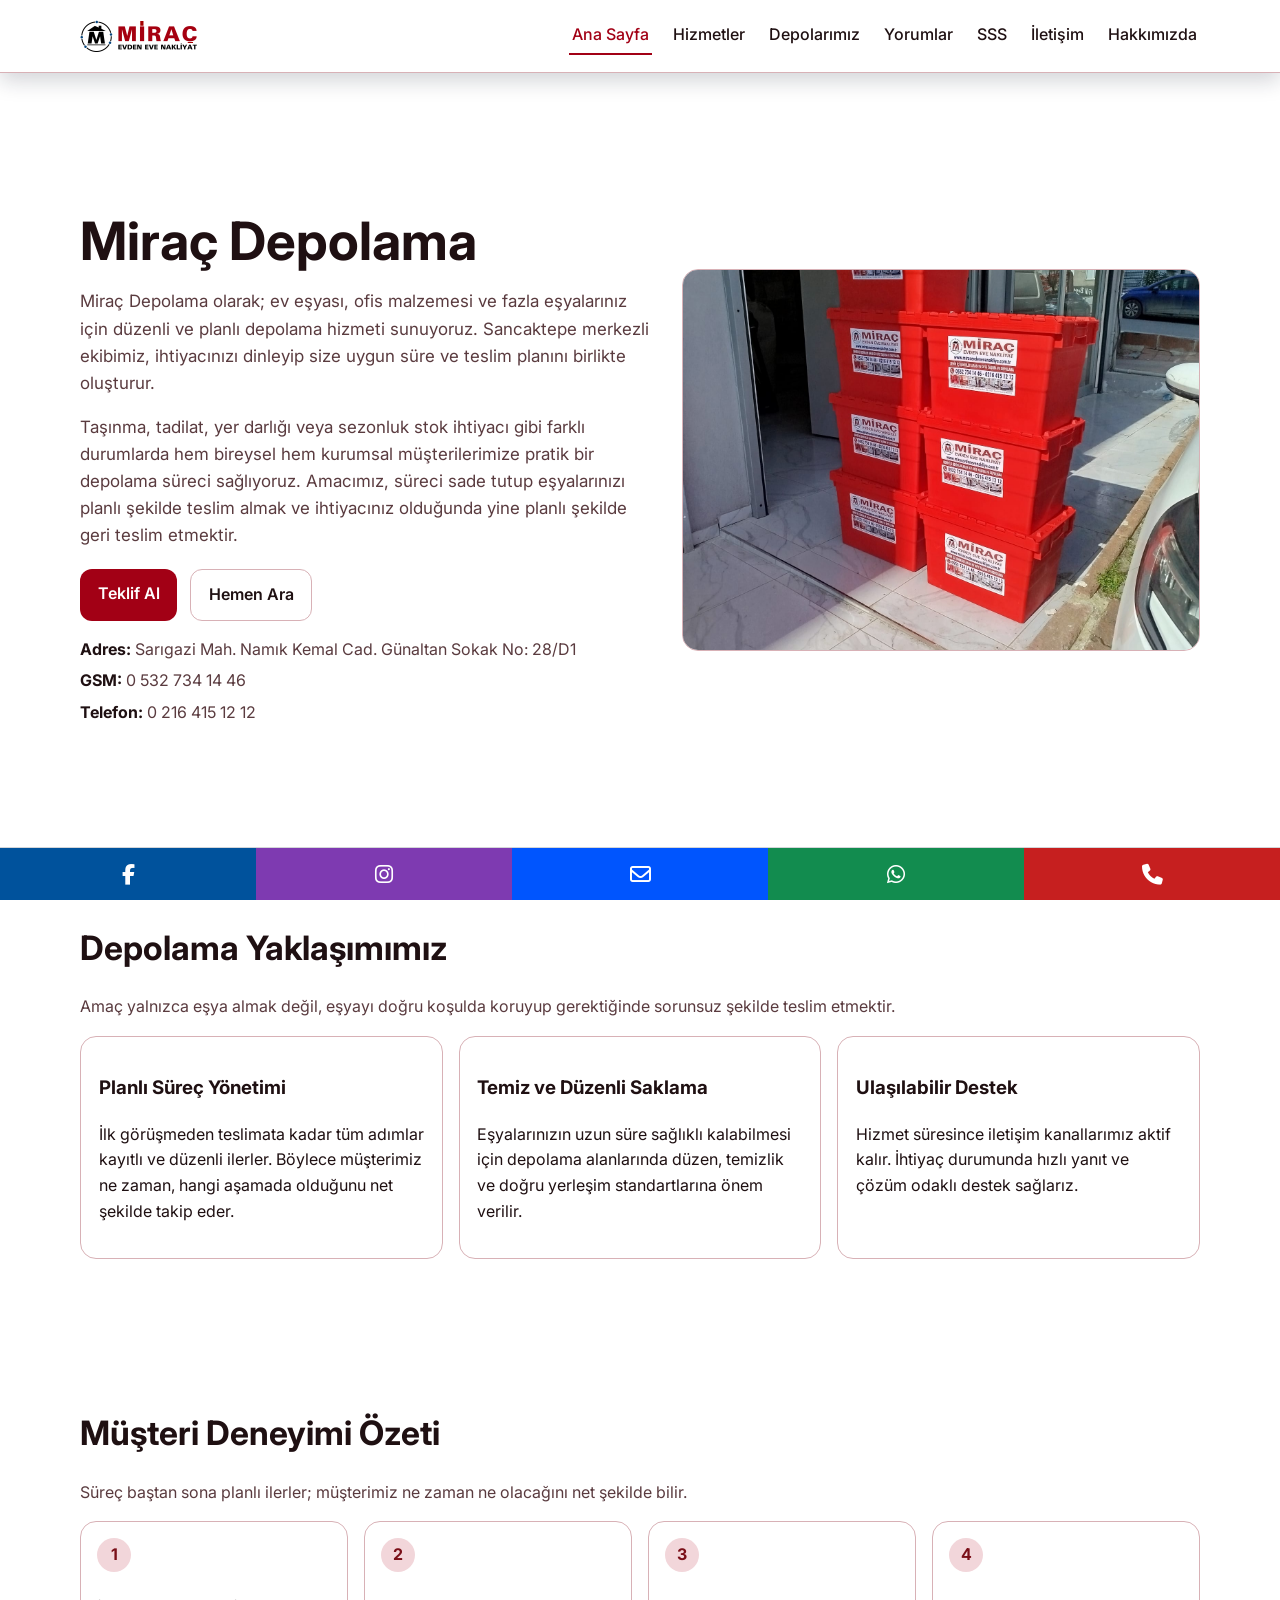
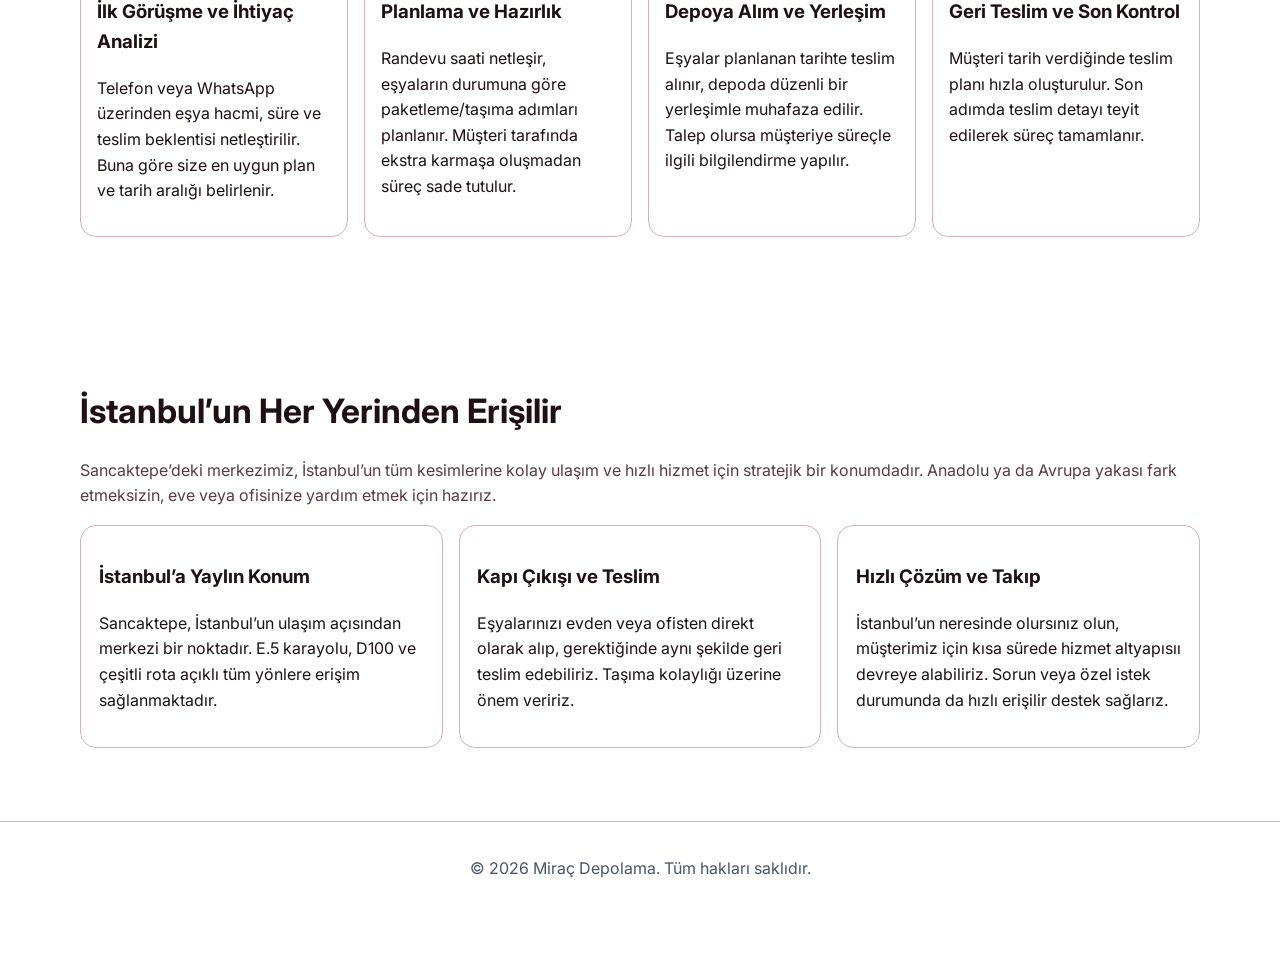
==== commit 29699fd4: "Update index.html" ====
--- a/index.html
+++ b/index.html
@@ -3,7 +3,7 @@
  <head>
   <meta charset="utf-8"/>
   <meta content="width=device-width, initial-scale=1.0" name="viewport"/>
-  <link href="assets/images/amblem.png" rel="icon" type="image/png"/>
+  <link href="assets/images/miracevdeneve_amblem.png" rel="icon" type="image/png"/>
   <title>
    Mira&ccedil; Depolama | Ana Sayfa
   </title>
@@ -18,7 +18,7 @@
   <header class="topbar">
    <div class="container nav">
     <a class="logo" href="index.html">
-     <img alt="Miraç Depolama Logo" class="logo-image" src="assets/images/logo.png"/>
+     <img alt="Miraç Depolama Logo" class="logo-image" src="assets/images/miracevdeneve_logo.png"/>
     </a>
     <button aria-label="Men&uuml;y&uuml; A&ccedil;/Kapat" class="menu-toggle" id="menuToggle">
      ☰
